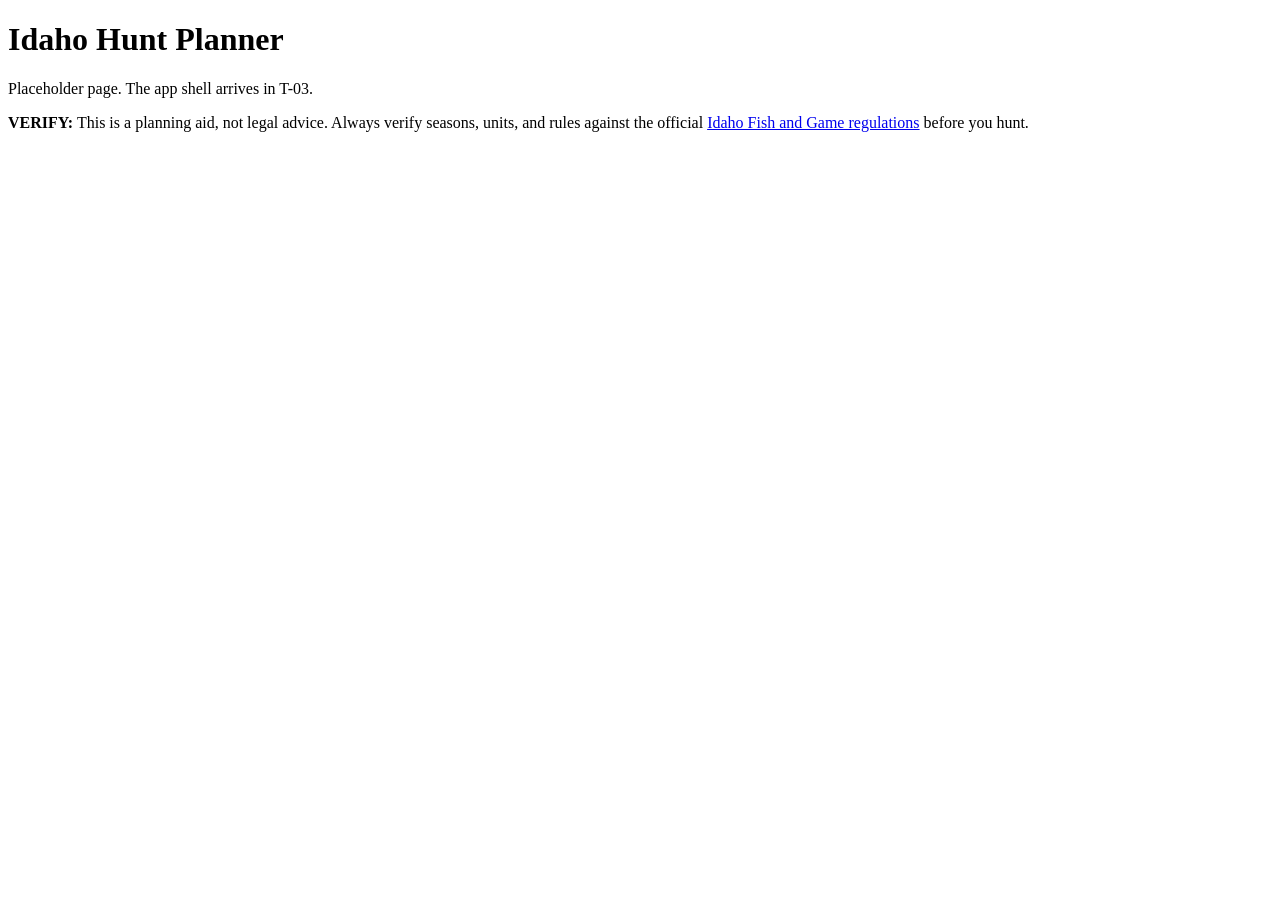
==== static/index.html @ 809b1a78 "T-01: repository scaffold & dev environment - planner package: python -m planner (127.0.0.1:5050, PL" ====
<!doctype html>
<html lang="en">
<head>
  <meta charset="utf-8">
  <meta name="viewport" content="width=device-width, initial-scale=1">
  <title>Idaho Hunt Planner</title>
</head>
<body>
  <h1>Idaho Hunt Planner</h1>
  <p>Placeholder page. The app shell arrives in T-03.</p>
  <p><strong>VERIFY:</strong> This is a planning aid, not legal advice. Always verify seasons,
    units, and rules against the official
    <a href="https://idfg.idaho.gov/rules">Idaho Fish and Game regulations</a> before you hunt.</p>
</body>
</html>
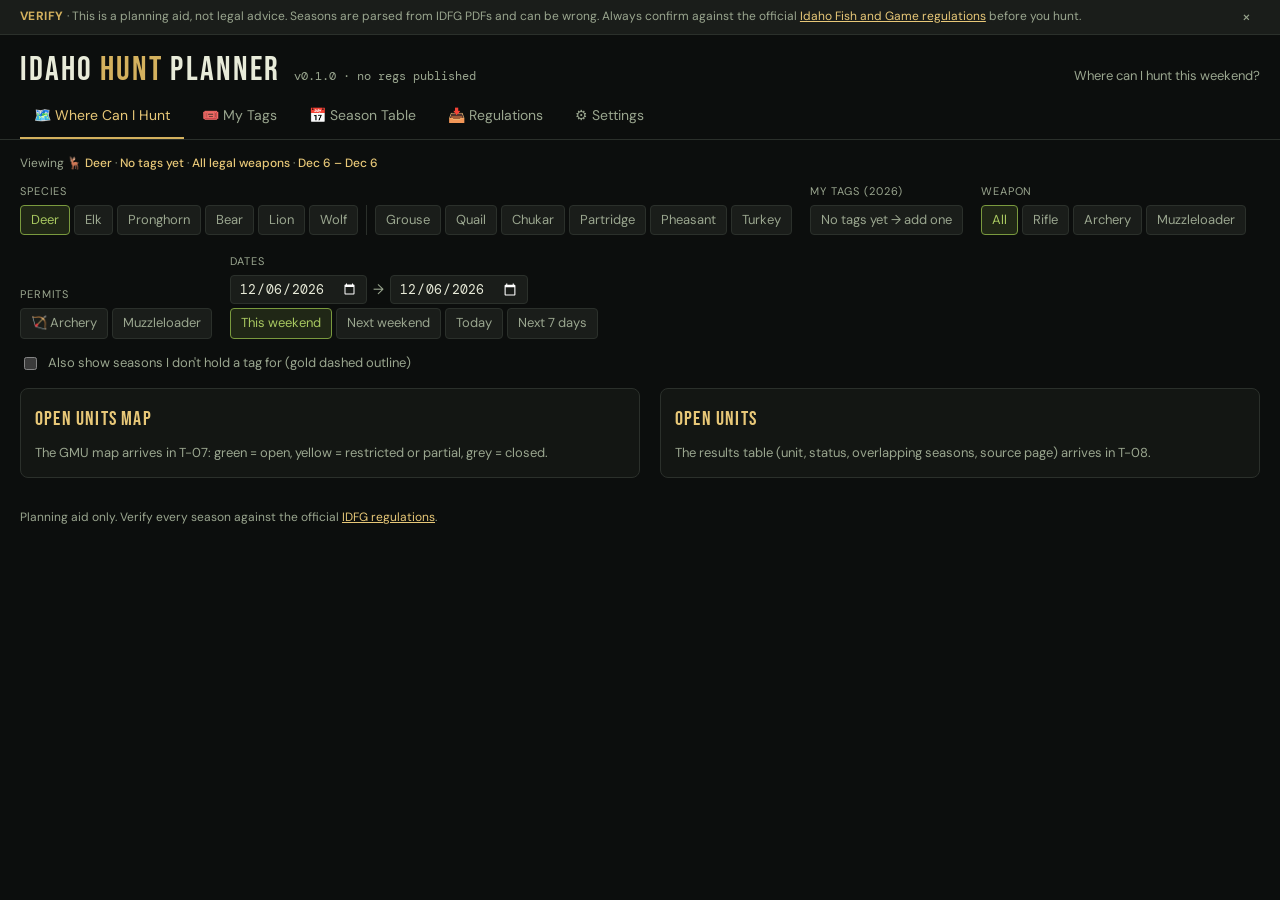
==== commit 3b35c9f8: "T-03: Theme & app shell (static UI) - theme.css: DESIGN §4.1 tokens + named tints/font stacks; only " ====
--- a/static/index.html
+++ b/static/index.html
@@ -3,13 +3,57 @@
 <head>
   <meta charset="utf-8">
   <meta name="viewport" content="width=device-width, initial-scale=1">
+  <meta name="description" content="Local planner for Idaho hunting seasons, tags and open units, built from the official IDFG regulations.">
   <title>Idaho Hunt Planner</title>
+  <link rel="icon" href="data:,">
+  <link rel="preconnect" href="https://fonts.googleapis.com">
+  <link rel="preconnect" href="https://fonts.gstatic.com" crossorigin>
+  <link rel="stylesheet" href="https://fonts.googleapis.com/css2?family=Bebas+Neue&family=DM+Sans:wght@300;400;500;600&family=DM+Mono:wght@400;500&display=swap">
+  <link rel="stylesheet" href="/static/css/theme.css">
+  <link rel="stylesheet" href="/static/css/app.css">
+  <script type="module" src="/static/js/main.js"></script>
 </head>
 <body>
-  <h1>Idaho Hunt Planner</h1>
-  <p>Placeholder page. The app shell arrives in T-03.</p>
-  <p><strong>VERIFY:</strong> This is a planning aid, not legal advice. Always verify seasons,
-    units, and rules against the official
-    <a href="https://idfg.idaho.gov/rules">Idaho Fish and Game regulations</a> before you hunt.</p>
+  <aside class="banner" id="disclaimer" aria-label="Disclaimer">
+    <p><b>VERIFY</b> · This is a planning aid, not legal advice. Seasons are parsed from IDFG PDFs and
+      can be wrong. Always confirm against the official
+      <a href="https://idfg.idaho.gov/rules" target="_blank" rel="noopener">Idaho Fish and Game regulations</a>
+      before you hunt.</p>
+    <button type="button" class="icon-btn" id="disclaimer-dismiss" aria-label="Dismiss disclaimer for this session">×</button>
+  </aside>
+
+  <header class="app-header">
+    <h1>IDAHO <span>HUNT</span> PLANNER</h1>
+    <span class="ver" id="ver">v0.1.0 · no regs published</span>
+    <span class="sub">Where can I hunt this weekend?</span>
+  </header>
+
+  <nav class="tabs" role="tablist" aria-label="Sections">
+    <a role="tab" id="tab-map" href="#/map" aria-controls="panel-map" aria-selected="true">🗺️ Where Can I Hunt</a>
+    <a role="tab" id="tab-tags" href="#/tags" aria-controls="panel-tags" aria-selected="false" tabindex="-1">🎟️ My Tags</a>
+    <a role="tab" id="tab-seasons" href="#/seasons" aria-controls="panel-seasons" aria-selected="false" tabindex="-1">📅 Season Table</a>
+    <a role="tab" id="tab-regs" href="#/regs" aria-controls="panel-regs" aria-selected="false" tabindex="-1">📥 Regulations</a>
+    <a role="tab" id="tab-settings" href="#/settings" aria-controls="panel-settings" aria-selected="false" tabindex="-1">⚙️ Settings</a>
+  </nav>
+
+  <main>
+    <section role="tabpanel" id="panel-map" aria-labelledby="tab-map">
+      <div class="viewing" id="viewing" aria-live="polite">Viewing …</div>
+      <!-- Filter-bar container. T-03 renders a static shell; T-07 (filters.js) owns it. -->
+      <div class="filters" id="filters"></div>
+      <label class="checkline"><input type="checkbox" id="include-untagged"> Also show seasons I don't hold a tag for (gold dashed outline)</label>
+      <div class="wrap" id="map-wrap"></div>
+    </section>
+    <section role="tabpanel" id="panel-tags" aria-labelledby="tab-tags" hidden></section>
+    <section role="tabpanel" id="panel-seasons" aria-labelledby="tab-seasons" hidden></section>
+    <section role="tabpanel" id="panel-regs" aria-labelledby="tab-regs" hidden></section>
+    <section role="tabpanel" id="panel-settings" aria-labelledby="tab-settings" hidden></section>
+  </main>
+
+  <footer class="app-footer">
+    Planning aid only. Verify every season against the official
+    <a href="https://idfg.idaho.gov/rules" target="_blank" rel="noopener">IDFG regulations</a>.
+  </footer>
+  <div class="toasts" id="toasts" role="status" aria-live="polite"></div>
 </body>
 </html>
--- a/static/css/theme.css
+++ b/static/css/theme.css
@@ -0,0 +1,95 @@
+/* Design tokens, DESIGN.md §4.1 (taken from the Treeline stylesheet).
+ *
+ * This is the ONLY file allowed to contain literal colors. Everything else
+ * (app.css, inline styles set from JS) references these variables, and
+ * tests/test_static_shell.py enforces that.
+ */
+:root {
+  /* surfaces */
+  --bg: #0c0e0d;
+  --bg2: #131613;
+  --bg3: #1a1d1a;
+  --bg4: #232723;
+  --bg5: #2b302b;
+  /* text */
+  --text: #e8ebd9;
+  --text2: #9aa68f;
+  --text3: #6a7460;
+  /* brand */
+  --gold: #d4b15e;
+  --gold2: #e8c878;
+  --tl-green: #7a9a3e;
+  --tl-green2: #a8c860;
+  /* scale */
+  --sc1: #c44040;
+  --sc2: #c47830;
+  --sc3: #c4b840;
+  --sc4: #8ab840;
+  --sc5: #3aaa78;
+  /* weapons */
+  --bow: #b8a038;
+  --rifle: #4a7fa0;
+  /* trend */
+  --up: #2d7a4a;
+  --dn: #7a3030;
+  --flat: #5a6a3a;
+  /* semantic (map status, §4.4) */
+  --open: var(--sc5);
+  --restricted: var(--sc3);
+  --closed: var(--bg4);
+  --notag: transparent;
+
+  /* Translucent tints used by docs/mockup.html, named here so app.css stays
+     literal-free. */
+  --chip-on-bg: rgba(122, 154, 62, 0.18); /* --tl-green @ 18% */
+  --badge-any-bg: rgba(74, 127, 160, 0.25); /* --rifle @ 25% */
+  --badge-any-fg: #8fc0dd;
+  --badge-archery-bg: rgba(184, 160, 56, 0.22); /* --bow @ 22% */
+  --badge-muzzleloader-bg: rgba(196, 120, 48, 0.22); /* --sc2 @ 22% */
+  --badge-muzzleloader-fg: #e0a060;
+  --badge-restricted-bg: rgba(196, 184, 64, 0.18); /* --sc3 @ 18% */
+  --badge-error-bg: rgba(196, 64, 64, 0.2); /* --sc1 @ 20% */
+  --badge-ok-bg: rgba(58, 170, 120, 0.2); /* --sc5 @ 20% */
+  --map-label: rgba(12, 14, 13, 0.75); /* --bg @ 75%, unit IDs on filled units */
+  --shadow: rgba(0, 0, 0, 0.5);
+
+  /* type: Google Fonts first, system fallbacks when offline */
+  --font-body: "DM Sans", system-ui, -apple-system, "Segoe UI", Roboto, sans-serif;
+  --font-display: "Bebas Neue", Impact, "Arial Narrow", "Helvetica Neue", sans-serif;
+  --font-mono: "DM Mono", ui-monospace, SFMono-Regular, Menlo, Consolas, monospace;
+
+  color-scheme: dark;
+}
+
+*,
+*::before,
+*::after {
+  box-sizing: border-box;
+}
+
+body {
+  margin: 0;
+  font-family: var(--font-body);
+  background: var(--bg);
+  color: var(--text);
+  font-size: 14px;
+  line-height: 1.6;
+}
+
+h1,
+h2,
+h3 {
+  font-family: var(--font-display);
+  font-weight: 400;
+  letter-spacing: 0.06em;
+}
+
+a {
+  color: var(--gold2);
+}
+
+/* Visible keyboard focus ring in --gold2 (T-03 acceptance criterion). */
+:focus-visible {
+  outline: 2px solid var(--gold2);
+  outline-offset: 2px;
+}
--- a/static/css/app.css
+++ b/static/css/app.css
@@ -0,0 +1,333 @@
+/* App shell layout and components (DESIGN.md §4.2, docs/mockup.html).
+ * Colors come only from the variables in theme.css; no literals here.
+ */
+
+/* ---- disclaimer banner ------------------------------------------------ */
+.banner {
+  display: flex;
+  align-items: center;
+  gap: 12px;
+  background: var(--bg3);
+  border-bottom: 1px solid var(--bg5);
+  color: var(--text2);
+  font-size: 12px;
+  padding: 6px 20px;
+}
+.banner b {
+  color: var(--gold);
+  letter-spacing: 0.04em;
+}
+.banner p {
+  margin: 0;
+  flex: 1;
+}
+.banner[hidden] {
+  display: none;
+}
+.icon-btn {
+  background: none;
+  border: 1px solid transparent;
+  border-radius: 4px;
+  color: var(--text2);
+  font: inherit;
+  font-size: 16px;
+  line-height: 1;
+  padding: 2px 8px;
+  cursor: pointer;
+}
+.icon-btn:hover {
+  color: var(--gold2);
+  border-color: var(--bg5);
+}
+
+/* ---- header ------------------------------------------------------------ */
+.app-header {
+  padding: 16px 20px 6px;
+  display: flex;
+  align-items: baseline;
+  flex-wrap: wrap;
+  gap: 4px 14px;
+}
+.app-header h1 {
+  font-size: 34px;
+  margin: 0;
+  color: var(--text);
+  line-height: 1.1;
+}
+.app-header h1 span {
+  color: var(--gold);
+}
+.app-header .ver {
+  font-family: var(--font-mono);
+  color: var(--text2);
+  font-size: 12px;
+}
+.app-header .sub {
+  color: var(--text2);
+  font-size: 13px;
+  margin-left: auto;
+}
+
+/* ---- tab bar ----------------------------------------------------------- */
+.tabs {
+  display: flex;
+  gap: 4px;
+  padding: 0 20px;
+  border-bottom: 1px solid var(--bg5);
+  overflow-x: auto;
+}
+.tabs a {
+  color: var(--text2);
+  padding: 10px 14px;
+  text-decoration: none;
+  white-space: nowrap;
+  border-bottom: 2px solid transparent;
+}
+.tabs a:hover {
+  color: var(--text);
+}
+.tabs a[aria-selected="true"] {
+  color: var(--gold2);
+  border-bottom-color: var(--gold);
+}
+.tabs a:focus-visible {
+  outline-offset: -2px;
+}
+
+/* ---- "Viewing …" breadcrumb --------------------------------------------- */
+.viewing {
+  margin: 14px 20px 0;
+  font-size: 12px;
+  color: var(--text2);
+}
+.viewing b {
+  color: var(--gold2);
+  font-weight: 500;
+}
+
+/* ---- filter bar -------------------------------------------------------- */
+.filters {
+  display: flex;
+  flex-wrap: wrap;
+  gap: 18px;
+  padding: 10px 20px 14px;
+  align-items: flex-end;
+}
+.fg {
+  min-width: 0;
+  max-width: 100%;
+}
+.fg .l {
+  display: block;
+  font-size: 11px;
+  text-transform: uppercase;
+  letter-spacing: 0.08em;
+  color: var(--text2);
+  margin-bottom: 4px;
+}
+.fg .dates {
+  display: flex;
+  align-items: center;
+  gap: 6px;
+  color: var(--text2);
+}
+.fg .dates + .chips {
+  margin-top: 4px;
+}
+.chips {
+  display: flex;
+  gap: 4px;
+  flex-wrap: wrap;
+}
+.chip {
+  background: var(--bg3);
+  border: 1px solid var(--bg5);
+  color: var(--text2);
+  border-radius: 4px;
+  padding: 4px 10px;
+  cursor: pointer;
+  font: inherit;
+  font-size: 13px;
+  white-space: nowrap;
+  text-decoration: none;
+}
+.chip:hover:not(:disabled) {
+  color: var(--text);
+}
+.chip[aria-pressed="true"] {
+  background: var(--chip-on-bg);
+  border-color: var(--tl-green);
+  color: var(--tl-green2);
+}
+.chip:disabled {
+  opacity: 0.35;
+  cursor: not-allowed;
+}
+.chip-sep {
+  width: 1px;
+  align-self: stretch;
+  background: var(--bg5);
+  margin: 0 4px;
+}
+input[type="date"] {
+  background: var(--bg3);
+  border: 1px solid var(--bg5);
+  color: var(--text);
+  border-radius: 4px;
+  padding: 4px 8px;
+  font-family: var(--font-mono);
+  color-scheme: dark;
+}
+.checkline {
+  display: flex;
+  align-items: center;
+  gap: 8px;
+  color: var(--text2);
+  font-size: 13px;
+  padding: 0 20px 14px;
+}
+.checkline input {
+  accent-color: var(--gold);
+}
+
+/* ---- two-column card layout --------------------------------------------- */
+.wrap {
+  display: grid;
+  grid-template-columns: minmax(420px, 620px) 1fr;
+  gap: 20px;
+  padding: 0 20px 30px;
+}
+.wrap.single {
+  grid-template-columns: 1fr;
+  padding-top: 20px;
+}
+.card {
+  background: var(--bg2);
+  border: 1px solid var(--bg5);
+  border-radius: 8px;
+  padding: 14px;
+  min-width: 0;
+}
+.card h2 {
+  font-size: 20px;
+  margin: 0 0 8px;
+  color: var(--gold2);
+}
+.placeholder {
+  color: var(--text2);
+  font-size: 13px;
+  margin: 0;
+}
+.placeholder + .placeholder {
+  margin-top: 6px;
+}
+.muted {
+  color: var(--text2);
+  font-size: 12px;
+}
+.u {
+  font-family: var(--font-mono);
+  color: var(--gold2);
+}
+
+/* ---- badges ------------------------------------------------------------ */
+.badge {
+  display: inline-block;
+  font-size: 10.5px;
+  padding: 0 6px;
+  border-radius: 3px;
+  margin: 1px 3px 1px 0;
+  font-family: var(--font-mono);
+  background: var(--bg5);
+  color: var(--text2);
+}
+.b-any {
+  background: var(--badge-any-bg);
+  color: var(--badge-any-fg);
+}
+.b-archery {
+  background: var(--badge-archery-bg);
+  color: var(--bow);
+}
+.b-muzzleloader {
+  background: var(--badge-muzzleloader-bg);
+  color: var(--badge-muzzleloader-fg);
+}
+.b-short-range {
+  background: var(--bg5);
+  color: var(--text2);
+}
+.b-r,
+.b-restricted,
+.b-warn {
+  background: var(--badge-restricted-bg);
+  color: var(--sc3);
+}
+.b-open,
+.b-ok {
+  background: var(--badge-ok-bg);
+  color: var(--sc5);
+}
+.b-error {
+  background: var(--badge-error-bg);
+  color: var(--sc1);
+}
+
+/* ---- toasts ------------------------------------------------------------ */
+.toasts {
+  position: fixed;
+  right: 20px;
+  bottom: 20px;
+  display: flex;
+  flex-direction: column;
+  gap: 8px;
+  z-index: 20;
+  max-width: min(380px, calc(100vw - 40px));
+}
+.toast {
+  background: var(--bg3);
+  border: 1px solid var(--bg5);
+  border-left: 3px solid var(--gold);
+  border-radius: 6px;
+  padding: 8px 12px;
+  color: var(--text);
+  font-size: 13px;
+  box-shadow: 0 6px 20px var(--shadow);
+}
+.toast-success {
+  border-left-color: var(--sc5);
+}
+.toast-warn {
+  border-left-color: var(--sc3);
+}
+.toast-error {
+  border-left-color: var(--sc1);
+}
+
+/* ---- always-on footer disclaimer ---------------------------------------- */
+.app-footer {
+  padding: 0 20px 24px;
+  font-size: 12px;
+  color: var(--text2);
+}
+
+/* ---- responsive (§4.2) -------------------------------------------------- */
+@media (max-width: 1099px) {
+  .wrap {
+    grid-template-columns: 1fr;
+  }
+}
+@media (max-width: 699px) {
+  .fg {
+    width: 100%;
+  }
+  .chips {
+    flex-wrap: nowrap;
+    overflow-x: auto;
+    padding-bottom: 2px;
+  }
+  .app-header .sub {
+    margin-left: 0;
+    width: 100%;
+  }
+}
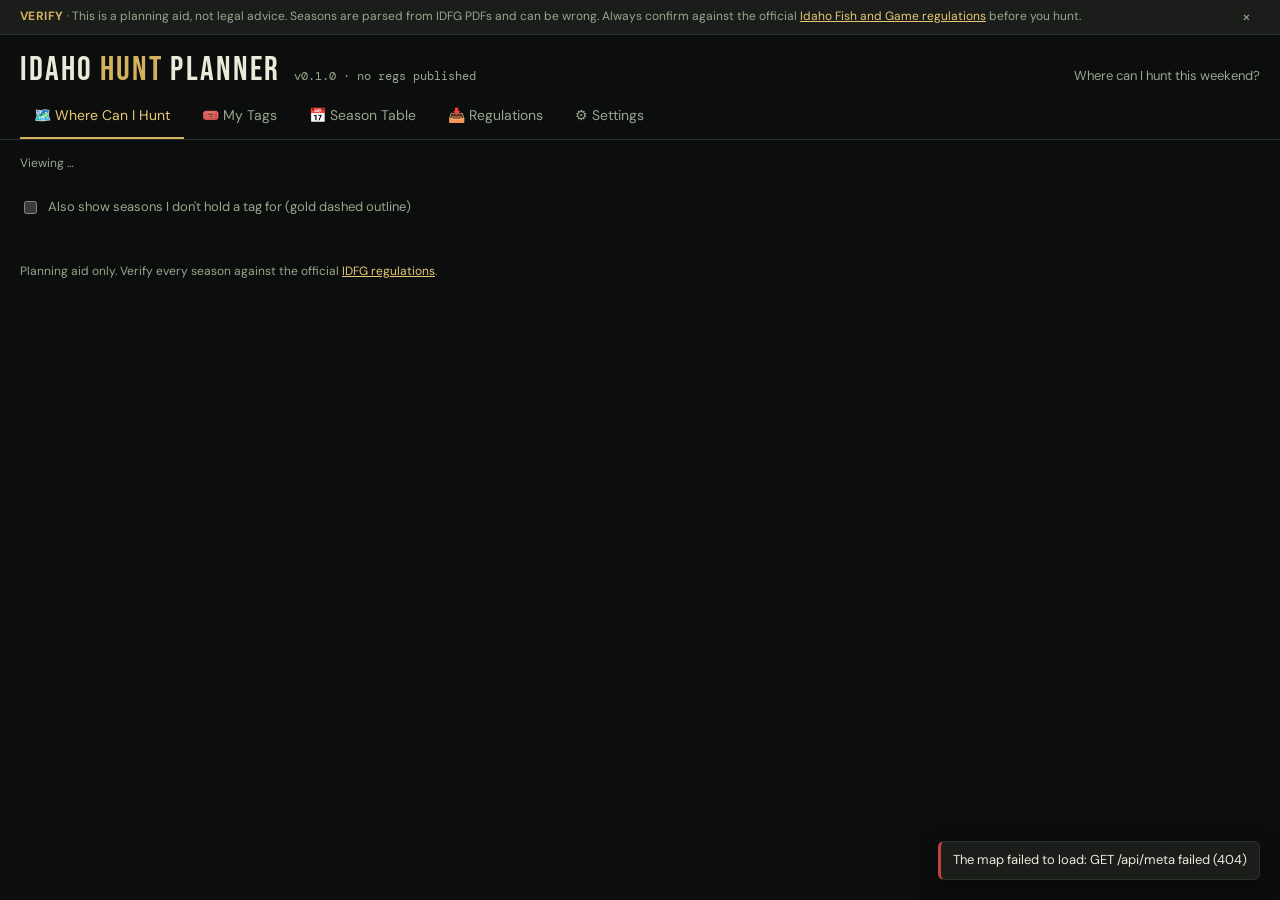
==== commit 9d1eb299: "T-07: SVG map component + filter bar wiring - map.js: createMap(svg, gmu) -> setStatuses/onHover/onC" ====
--- a/static/index.html
+++ b/static/index.html
@@ -39,7 +39,7 @@
   <main>
     <section role="tabpanel" id="panel-map" aria-labelledby="tab-map">
       <div class="viewing" id="viewing" aria-live="polite">Viewing …</div>
-      <!-- Filter-bar container. T-03 renders a static shell; T-07 (filters.js) owns it. -->
+      <!-- Filter-bar container, built by filters.js (T-07). -->
       <div class="filters" id="filters"></div>
       <label class="checkline"><input type="checkbox" id="include-untagged"> Also show seasons I don't hold a tag for (gold dashed outline)</label>
       <div class="wrap" id="map-wrap"></div>
--- a/static/css/theme.css
+++ b/static/css/theme.css
@@ -51,6 +51,7 @@
   --badge-error-bg: rgba(196, 64, 64, 0.2); /* --sc1 @ 20% */
   --badge-ok-bg: rgba(58, 170, 120, 0.2); /* --sc5 @ 20% */
   --map-label: rgba(12, 14, 13, 0.75); /* --bg @ 75%, unit IDs on filled units */
+  --err-text: #e58a8a; /* T-09 inline form errors: --sc1 is only 3.7:1 on --bg2, this is 7.3:1 */
   --shadow: rgba(0, 0, 0, 0.5);
 
   /* type: Google Fonts first, system fallbacks when offline */
--- a/static/css/app.css
+++ b/static/css/app.css
@@ -162,6 +162,25 @@
 .chip:disabled {
   opacity: 0.35;
   cursor: not-allowed;
+}
+/* Map filter bar (T-07): "Manage tags" / "No tags yet → add one" is a link styled as a chip. */
+.chip.link {
+  color: var(--gold2);
+}
+.chip.more {
+  border-style: dashed;
+}
+.tags-row {
+  display: flex;
+  gap: 4px;
+  flex-wrap: wrap;
+  align-items: center;
+}
+.hint {
+  margin: 4px 0 0;
+}
+.hint[hidden] {
+  display: none;
 }
 .chip-sep {
   width: 1px;
@@ -271,6 +290,155 @@
 .b-error {
   background: var(--badge-error-bg);
   color: var(--sc1);
+}
+
+/* ---- map (T-07, §4.3; look from docs/mockup.html) ------------------------ */
+.gmu-map {
+  display: block;
+  width: 100%;
+  height: auto;
+}
+.gmu-map path[data-unit] {
+  stroke: var(--bg);
+  stroke-width: 0.7;
+  cursor: pointer;
+  transition: fill 0.15s;
+  outline: none; /* focus is drawn by the gold hover ring instead */
+}
+.gmu-map path[data-unit].u-open {
+  fill: var(--open);
+}
+.gmu-map path[data-unit].u-restricted {
+  fill: var(--restricted);
+}
+.gmu-map path[data-unit].u-closed {
+  fill: var(--closed);
+}
+/* Open only for a tag you don't hold: closed fill plus a 2 px dashed gold outline (§4.3),
+   drawn as .overlay .ut so neighbouring fills can't cover half of it. */
+.gmu-map path[data-unit].u-untagged {
+  fill: var(--closed);
+}
+.gmu-map .overlay path {
+  fill: none;
+  pointer-events: none;
+  vector-effect: non-scaling-stroke;
+}
+.gmu-map .overlay .hover-ring {
+  stroke: var(--gold2);
+  stroke-width: 2.2px;
+}
+.gmu-map .overlay .ut {
+  stroke: var(--gold);
+  stroke-width: 2px;
+  stroke-dasharray: 4 3;
+}
+.gmu-map .overlay .hl {
+  stroke: var(--gold);
+  stroke-width: 2.2px;
+}
+.gmu-map text {
+  font-family: var(--font-mono);
+  font-size: 6.5px;
+  fill: var(--map-label);
+  pointer-events: none;
+  text-anchor: middle;
+  dominant-baseline: central;
+}
+.gmu-map text.c {
+  fill: var(--text3);
+}
+#map-card[aria-busy="true"] .gmu-map {
+  opacity: 0.85;
+}
+.legend {
+  display: flex;
+  gap: 6px 14px;
+  font-size: 12px;
+  color: var(--text2);
+  margin-top: 8px;
+  flex-wrap: wrap;
+}
+.legend b {
+  font-family: var(--font-mono);
+  font-weight: 500;
+  color: var(--text);
+}
+.legend .sw {
+  display: inline-block;
+  width: 12px;
+  height: 12px;
+  border-radius: 2px;
+  margin-right: 5px;
+  vertical-align: -1px;
+}
+.sw-open {
+  background: var(--open);
+}
+.sw-restricted {
+  background: var(--restricted);
+}
+.sw-closed {
+  background: var(--closed);
+}
+.sw-untagged {
+  background: var(--closed);
+  outline: 2px dashed var(--gold);
+  outline-offset: -2px;
+}
+
+/* tooltip: follows the mouse, clamped to the viewport by map.js placeTip() */
+.tip {
+  position: fixed;
+  left: 0;
+  top: 0;
+  pointer-events: none;
+  background: var(--bg3);
+  border: 1px solid var(--gold);
+  border-radius: 6px;
+  padding: 8px 10px;
+  font-size: 12px;
+  max-width: 340px;
+  z-index: 9;
+  box-shadow: 0 6px 20px var(--shadow);
+}
+.tip[hidden] {
+  display: none;
+}
+.tip h3,
+.brief-head h3 {
+  margin: 0 0 4px;
+  font-family: var(--font-display);
+  font-weight: 400;
+  font-size: 18px;
+  letter-spacing: 0.05em;
+  color: var(--gold2);
+}
+.sline {
+  margin-top: 2px;
+}
+.st {
+  font-weight: 600;
+}
+.st.open {
+  color: var(--open);
+}
+.st.restricted {
+  color: var(--restricted);
+}
+.st.untagged {
+  color: var(--gold);
+}
+.b-untagged {
+  background: var(--bg5);
+  color: var(--gold);
+}
+.brief-head {
+  display: flex;
+  align-items: center;
+  justify-content: space-between;
+  gap: 8px;
+  margin-top: 4px;
 }
 
 /* ---- toasts ------------------------------------------------------------ */
@@ -331,3 +499,140 @@
     width: 100%;
   }
 }
+
+
+/* ---- My Tags tab (T-09) -------------------------------------------------- */
+.tagbar {
+  display: flex;
+  align-items: flex-end;
+  gap: 14px;
+  padding: 14px 20px 0;
+  flex-wrap: wrap;
+}
+.stack {
+  display: flex;
+  flex-direction: column;
+  gap: 20px;
+  min-width: 0;
+}
+.field {
+  display: flex;
+  flex-direction: column;
+  gap: 4px;
+  margin-bottom: 10px;
+}
+.field > label {
+  font-size: 11px;
+  text-transform: uppercase;
+  letter-spacing: 0.08em;
+  color: var(--text2);
+}
+.field[hidden] {
+  display: none;
+}
+.field .muted {
+  margin: 0;
+}
+select,
+input[type="text"] {
+  background: var(--bg3);
+  border: 1px solid var(--bg5);
+  color: var(--text);
+  border-radius: 4px;
+  padding: 5px 8px;
+  font: inherit;
+  font-size: 13px;
+  max-width: 320px;
+}
+.err {
+  margin: 0;
+  font-size: 12px;
+  color: var(--err-text);
+}
+.err[hidden] {
+  display: none;
+}
+[aria-invalid="true"] {
+  border-color: var(--err-text);
+}
+
+.taglist {
+  list-style: none;
+  margin: 0;
+  padding: 0;
+  display: flex;
+  flex-direction: column;
+  gap: 6px;
+}
+.tagrow {
+  display: flex;
+  align-items: center;
+  gap: 10px;
+  background: var(--bg3);
+  border: 1px solid var(--bg5);
+  border-radius: 6px;
+  padding: 8px 10px;
+}
+.tagrow.is-filled {
+  background: var(--bg2);
+  border-style: dashed;
+}
+.tagrow.is-filled .tmain b {
+  color: var(--text2);
+  font-weight: 400;
+}
+/* The "on" state keeps --text for the label: the green chip foreground is only
+   3.5:1 on this background (WCAG AA needs 4.5 for 13 px). */
+.chip.filltoggle[aria-pressed="true"] {
+  background: var(--badge-ok-bg);
+  border-color: var(--sc5);
+  color: var(--text);
+}
+.tagrow .tmain {
+  flex: 1;
+  min-width: 0;
+  display: flex;
+  flex-direction: column;
+  gap: 2px;
+}
+.tagrow .tmain b {
+  color: var(--text);
+  font-weight: 500;
+}
+.cardfoot {
+  display: flex;
+  align-items: center;
+  gap: 10px;
+  margin-top: 10px;
+}
+.checklist {
+  display: flex;
+  flex-direction: column;
+  gap: 2px;
+}
+.checklist .checkline {
+  /* 18 px box + 7 px padding keeps pointer targets ≥ 24 px apart (WCAG 2.5.8). */
+  padding: 7px 0;
+  min-height: 24px;
+}
+.checklist input[type="checkbox"] {
+  width: 18px;
+  height: 18px;
+}
+
+dialog {
+  background: var(--bg2);
+  border: 1px solid var(--bg5);
+  border-radius: 8px;
+  color: var(--text);
+  padding: 16px;
+  min-width: min(420px, 90vw);
+}
+dialog::backdrop {
+  background: var(--shadow);
+}
+dialog h2 {
+  font-size: 20px;
+  margin: 0 0 12px;
+  color: var(--gold2);
+}
